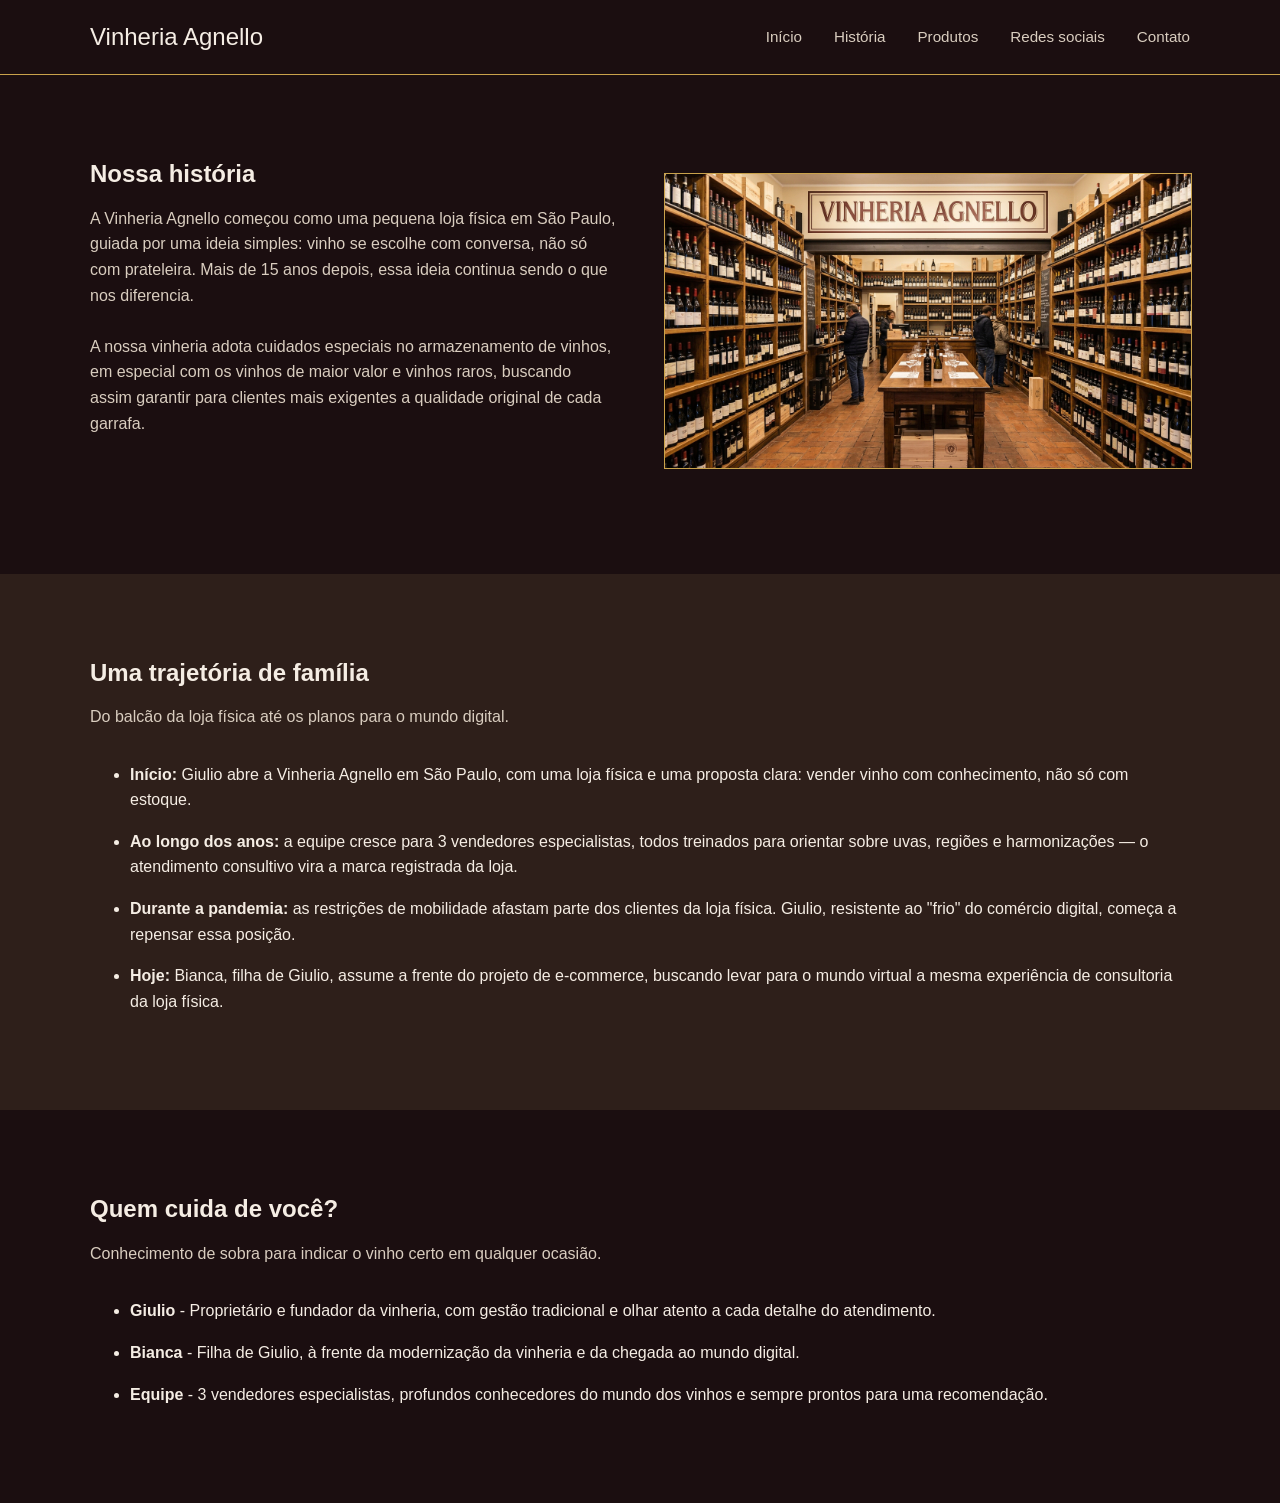
==== src/pages/pag1Historia.html @ fd73363c "3- Commit: Programando Index e a primeira página" ====
<!DOCTYPE html>
<html lang="pt-br">
<head>
    <meta charset="UTF-8">
    <meta name="viewport" content="width=device-width, initial-scale=1.0">
    <link rel="stylesheet" href="../css/style.css" /> 
    <title>Vinheria Agnello: História</title>
</head>
<body class="pagina">
    <!-- links das outras páginas -->
    <header class="cabecalho">                                                
        <div class="container barraNavegacao">
            <a href="index.html" class="marca">Vinheria <span>Agnello</span></a>
            <nav aria-label="Navegação principal">
                <ul class="menuPrincipal">
                    <li><a href="../../index.html">Início</a></li>
                    <li><a href="vipag1Historia.html" aria-current="page">História</a></li>
                    <li><a href="pag2Produtos.html">Produtos</a></li>
                    <li><a href="pag3RedesSociais.html">Redes sociais</a></li>
                    <li><a href="pag4Contatos.html">Contato</a></li>
                </ul>
            </nav>
        </div>
    </header>
    <!-- -------------------------------------------------------------------------------------------- -->

    <main>

        <!-- apresentação -->
        <section class="secao">
            <div class="container gradeSobre">
                <div>
                    <div class="cabecalhoSecao">
                        <h1>Nossa história</h1>
                        <p> A Vinheria Agnello começou como uma pequena loja física em São Paulo, guiada por uma ideia simples: vinho se 
                            escolhe com conversa, não só com prateleira. Mais de 15 anos depois, essa ideia continua sendo o que nos diferencia.</p> <br>
                        <p> A nossa vinheria adota cuidados especiais no armazenamento de vinhos, em  especial com os vinhos de maior valor e 
                            vinhos raros, buscando assim garantir para clientes mais exigentes a qualidade original de cada garrafa. </p> <br>
                    </div>
                </div>
                <div>
                    <img src="../assets/imgs/interior.png" />
                </div>
            </div>
        </section>
        <!-- -------------------------------------------------------------------------------------------- -->

        <!-- história da loja no decorrer dos anos -->
        <section class="secao secaoAlt">
            <div class="container">
                <div class="cabecalhoSecao">
                    <h2>Uma trajetória de família</h2>
                    <p>Do balcão da loja física até os planos para o mundo digital.</p>
                </div>

                <ul>
                    <li>
                        <p><strong>Início:</strong> Giulio abre a Vinheria Agnello em São Paulo, com uma loja física e uma proposta clara: vender vinho com conhecimento,
                            não só com estoque. </p>
                    </li>
                    <li>
                        <p><strong>Ao longo dos anos:</strong> a equipe cresce para 3 vendedores especialistas, todos treinados para orientar sobre uvas, regiões e harmonizações —
                            o atendimento consultivo vira a marca registrada da loja. </p>
                    </li>
                    <li>
                        <p><strong>Durante a pandemia:</strong> as restrições de mobilidade afastam parte dos clientes da loja física. Giulio, resistente ao "frio" do comércio 
                            digital, começa a repensar essa posição. </p>
                    </li>
                    <li>
                        <p><strong>Hoje:</strong> Bianca, filha de Giulio, assume a frente do projeto de e-commerce, buscando levar para o mundo virtual a mesma
                            experiência de consultoria da loja física. </p>
                    </li>
                </ul>
            </div>
        </section>
        <!-- -------------------------------------------------------------------------------------------- -->

        <!-- membros da equipe -->
        <section class="secao">
            <div class="container">
                <div class="cabecalhoSecao">
                    <h2>Quem cuida de você?</h2>
                    <p>Conhecimento de sobra para indicar o vinho certo em qualquer ocasião.</p>
                </div>
                <ul>
                    <li>
                        <p><strong>Giulio</strong> - Proprietário e fundador da vinheria, com gestão tradicional e olhar atento a cada detalhe do atendimento.</p>
                    </li>
                    <li>
                        <p><strong>Bianca</strong> - Filha de Giulio, à frente da modernização da vinheria e da chegada ao mundo digital.</p>
                    </li>
                    <li>
                        <p><strong>Equipe</strong> - 3 vendedores especialistas, profundos conhecedores do mundo dos vinhos e sempre prontos para uma recomendação.</p>
                    </li>
                </ul>
            </div>
        </section>
        <!-- -------------------------------------------------------------------------------------------- -->

    </main>
</body>
</html>
---- src/css/style.css ----
/* estilo da página */
.pagina {
  margin: 0;                         
  background-color: #1b0e10;     
  color: #f5ede4;                  
  font-family: "Inter", sans-serif;  
  line-height: 1.6;                  
}

/* ------------------------------------------------------------------------------------------------------------ */

/* estilo do cabeçalho, da página e da diferenciação */
.cabecalho {
  background-color: #1b0e10;
  border-bottom: 1px solid #c9a24b;  
  padding: 18px 0;                    
}

.barraNavegacao {
  display: flex;                    
  align-items: center;
  justify-content: space-between;   
  max-width: 1100px;               
  margin: 0 auto;
  padding: 0 24px;                  
}

.marca {
  font-size: 1.5rem;
  color: #f5ede4;
  text-decoration: none;   
}

.menuPrincipal {
  list-style: none;  
  display: flex;      
  gap: 32px;
  margin: 0;
  padding: 0;
}

.menuPrincipal a {
  color: #d9cdbf;
  text-decoration: none;
  font-size: 0.95rem;
}

/* ------------------------------------------------------------------------------------------------------------ */

/* estilo da diferenciação */

.container {
  max-width: 1100px;
  margin: 0 auto;
  padding: 0 24px;
}

.secao {
  padding: 80px 0;
}

.secaoAlt {
  background-color: #2e1f1a;
}

.cabecalhoSecao {
  max-width: 60ch;
  margin-bottom: 32px;
}

.cabecalhoSecao h1, .cabecalhoSecao h2 {
  color: #f5ede4;
  margin: 0 0 12px;
}

.cabecalhoSecao p {
  color: #d9cdbf;
  margin: 0;
}

.gradeSobre {
  display: grid;
  grid-template-columns: 1fr 1fr;
  gap: 48px;
  align-items: center;
}

.gradeSobre img {
  width: 100%;
  border: 1px solid #c9a24b;
}

/* ------------------------------------------------------------------------------------------------------------ */

/* estilo do questionário */

.formularioCadastro {
  max-width: 640px;
  display: grid;
  gap: 22px;
}

.campo {
  display: grid;
  gap: 8px;
}

.campo label {
  font-size: 0.9rem;
  color: var(--cor-dourado);
}

.campo input, .campo select {
  background-color: var(--cor-fundo);
  border: 1px solid rgba(201, 162, 75, 0.4);
  color: var(--cor-papel);
  font-family: var(--fonte-corpo);
  font-size: 1rem;
  padding: 12px 14px;
}

.campo input::placeholder {
  color: rgba(217, 205, 191, 0.5);
}

.formularioCadastro .botao {
  justify-self: start;
  border: none;
  font-size: 1rem;
}

#sexo option {
  background-color: #2e1f1a;
  color: #f5ede4;
}

/* ------------------------------------------------------------------------------------------------------------ */
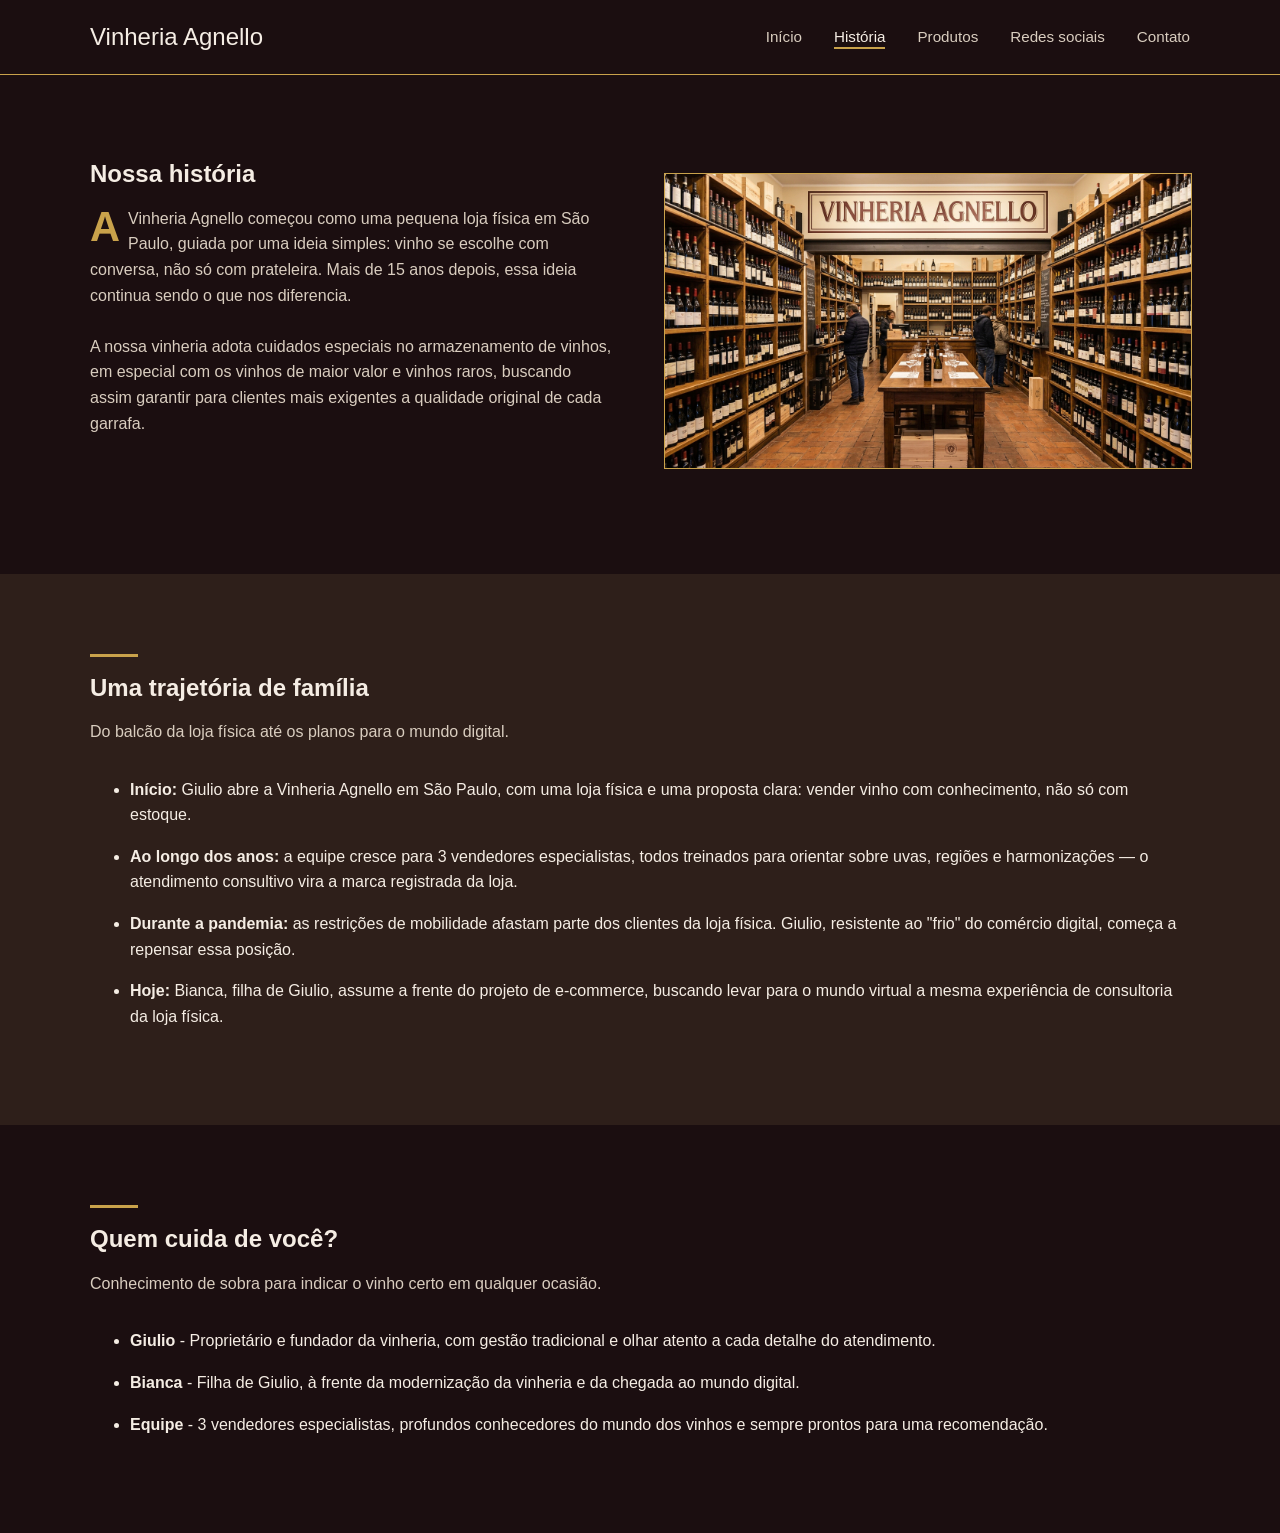
==== commit 5d526e02: "12- Commit: programando 'efeitos.css' e modificações no index e as outras quatro páginas" ====
--- a/src/pages/pag1Historia.html
+++ b/src/pages/pag1Historia.html
@@ -3,18 +3,21 @@
 <head>
     <meta charset="UTF-8">
     <meta name="viewport" content="width=device-width, initial-scale=1.0">
+    <meta name="description" content="Conheça a história da Vinheria Agnello, loja familiar de São Paulo com mais de 15 anos de atendimento consultivo.">
+    <meta name="keywords" content="história, vinheria, família Agnello, Giulio, Bianca, São Paulo">
     <link rel="stylesheet" href="../css/style.css" /> 
+    <link rel="stylesheet" href="../css/efeitos.css">
     <title>Vinheria Agnello: História</title>
 </head>
 <body class="pagina">
     <!-- links das outras páginas -->
     <header class="cabecalho">                                                
         <div class="container barraNavegacao">
-            <a href="index.html" class="marca">Vinheria <span>Agnello</span></a>
+            <a href="../../index.html" class="marca">Vinheria <span>Agnello</span></a>
             <nav aria-label="Navegação principal">
                 <ul class="menuPrincipal">
                     <li><a href="../../index.html">Início</a></li>
-                    <li><a href="vipag1Historia.html" aria-current="page">História</a></li>
+                    <li><a href="pag1Historia.html" aria-current="page">História</a></li>
                     <li><a href="pag2Produtos.html">Produtos</a></li>
                     <li><a href="pag3RedesSociais.html">Redes sociais</a></li>
                     <li><a href="pag4Contatos.html">Contato</a></li>
--- a/src/css/style.css
+++ b/src/css/style.css
@@ -1,4 +1,4 @@
-/* estilo da página */
+/* estilo das páginas */
 .pagina {
   margin: 0;                         
   background-color: #1b0e10;     
@@ -9,7 +9,7 @@
 
 /* ------------------------------------------------------------------------------------------------------------ */
 
-/* estilo do cabeçalho, da página e da diferenciação */
+/* estilo utilizados na página: index e etc */
 .cabecalho {
   background-color: #1b0e10;
   border-bottom: 1px solid #c9a24b;  
@@ -45,10 +45,6 @@
   font-size: 0.95rem;
 }
 
-/* ------------------------------------------------------------------------------------------------------------ */
-
-/* estilo da diferenciação */
-
 .container {
   max-width: 1100px;
   margin: 0 auto;
@@ -90,10 +86,6 @@
   border: 1px solid #c9a24b;
 }
 
-/* ------------------------------------------------------------------------------------------------------------ */
-
-/* estilo do questionário */
-
 .formularioCadastro {
   max-width: 640px;
   display: grid;
@@ -105,33 +97,173 @@
   gap: 8px;
 }
 
-.campo label {
-  font-size: 0.9rem;
+.listaContato strong {
+  display: block;
+  color: #c9a24b;
+  font-size: 0.85rem;
+  margin-bottom: 4px;
+  font-weight: 500;
+}
+
+.listaContato span {
+  color: #d9cdbf;
+}
+
+.campo textarea {
+  background-color: #1b0e10;
+  border: 1px solid rgba(201, 162, 75, 0.4);
+  color: #f5ede4;
+  font-family: "Inter", sans-serif;
+  font-size: 1rem;
+  padding: 12px 14px;
+  resize: vertical;
+  min-height: 120px;
+}
+
+.campo input::placeholder {
+  color: rgba(217, 205, 191, 0.5);
+}
+
+#sexo option {
+  background-color: #2e1f1a;
+  color: #f5ede4;
+}
+
+.campo input, .campo select, .campo textarea {
+  background-color: #2e1f1a;
+  border: 1px solid rgba(201, 162, 75, 0.4);
+  color: #f5ede4;
+  font-family: "Inter", sans-serif;
+  font-size: 1rem;
+  padding: 12px 14px;
+}
+
+/* ------------------------------------------------------------------------------------------------------------ */
+
+/* estilo utilizados na página: contato  */
+
+.gradeContato {
+  display: grid;
+  grid-template-columns: 1fr 1fr;
+  gap: 56px;
+}
+
+.listaContato {
+  list-style: none;
+  margin: 0 0 32px;
+  padding: 0;
+}
+
+.gradeContato img {
+  width: 100%;
+  height: auto;
+  border: 1px solid #c9a24b;
+}
+
+.listaContato li {
+  padding: 16px 0;
+  border-bottom: 1px solid rgba(201, 162, 75, 0.2);
+}
+
+.listaContato strong {
+  display: block;
   color: var(--cor-dourado);
-}
-
-.campo input, .campo select {
+  font-size: 0.85rem;
+  margin-bottom: 4px;
+  font-weight: 500;
+}
+
+.listaContato span {
+  color: var(--cor-texto-suave);
+}
+
+.campo textarea {
   background-color: var(--cor-fundo);
   border: 1px solid rgba(201, 162, 75, 0.4);
   color: var(--cor-papel);
   font-family: var(--fonte-corpo);
   font-size: 1rem;
   padding: 12px 14px;
-}
-
-.campo input::placeholder {
-  color: rgba(217, 205, 191, 0.5);
-}
-
-.formularioCadastro .botao {
-  justify-self: start;
-  border: none;
-  font-size: 1rem;
-}
-
-#sexo option {
-  background-color: #2e1f1a;
-  color: #f5ede4;
+  resize: vertical;
+  min-height: 120px;
+}
+
+/* ------------------------------------------------------------------------------------------------------------ */
+
+/* estilo utilizados na página: redes sociais */
+
+.redesLayout {
+    display: grid;
+    grid-template-columns: 1fr 1fr;
+    gap: 48px;
+    align-items: center;
+}
+
+.redesImagem {
+    margin: 0;
+}
+
+.redesImagem img {
+    width: 100%;
+    height: auto;
+    display: block;
+    border-radius: 12px;
+    object-fit: cover;
+}
+
+.videoRedes {
+  max-width: 800px;
+  aspect-ratio: 16 / 9;
+}
+
+.videoRedes iframe {
+  width: 100%;
+  height: 100%;
+  border: 0;
+}
+
+/* ------------------------------------------------------------------------------------------------------------ */
+
+/* estilo estilo utilizados na página: produtos */
+
+.cartaoHarmonizacao {
+  background-color: #2e1f1a;
+  border: 1px solid rgba(201, 162, 75, 0.4);
+  padding: 20px 24px;
+  margin-bottom: 20px;
+}
+
+.cartaoHarmonizacao h3 {
+  margin: 0 0 12px;
+  font-size: 1.3rem;
+  color: #c9a24b;
+}
+
+.grupoHarmonizacao {
+  padding: 14px 0;
+  border-top: 1px solid rgba(201, 162, 75, 0.2);
+}
+
+.grupoHarmonizacao h4 {
+  margin: 0 0 4px;
+  font-size: 1.1rem;
+  color: #f5ede4;
+}
+
+.grupoHarmonizacao h5 {
+  margin: 0 0 8px;
+  font-size: 1rem;
+  font-weight: 400;
+  color: #d9cdbf;
+}
+
+.grupoHarmonizacao h6 {
+  margin: 0;
+  font-size: 0.8rem;
+  font-weight: 500;
+  letter-spacing: 0.06em;
+  text-transform: uppercase;
+  color: #c9a24b;
 }
 
 /* ------------------------------------------------------------------------------------------------------------ */
--- a/src/css/efeitos.css
+++ b/src/css/efeitos.css
@@ -0,0 +1,225 @@
+/* animação das páginas */
+
+@keyframes entradaSuave {
+  from {
+    opacity: 0;
+    transform: translateY(24px);
+  }
+  to {
+    opacity: 1;
+    transform: translateY(0);
+  }
+}
+
+@keyframes pulsar {
+  0%, 100% {
+    color: #f5ede4;
+    text-shadow: 0 0 0 rgba(201, 162, 75, 0);
+  }
+  50% {
+    color: #c9a24b;
+    text-shadow: 0 0 10px rgba(201, 162, 75, 0.8);
+  }
+}
+
+.secao .container {
+  animation: entradaSuave 0.8s ease-out both;
+}
+
+.ultimasUnidades {
+  animation: pulsar 2s ease-in-out infinite;
+  font-weight: 600;
+}
+
+/* ------------------------------------------------------------------------------------------------------------ */
+
+/* pseudo-elementos */
+
+::selection {
+  background-color: #c9a24b;
+  color: #1b0e10;
+}
+
+.menuPrincipal a {
+  position: relative;
+  padding-bottom: 4px;
+  transition: color 0.3s ease;
+}
+
+.menuPrincipal a::after {
+  content: "";
+  position: absolute;
+  left: 0;
+  bottom: 0;
+  width: 100%;
+  height: 2px;
+  background-color: #c9a24b;
+  transform: scaleX(0);            
+  transform-origin: left;
+  transition: transform 0.3s ease;
+}
+
+.menuPrincipal a:hover::after, .menuPrincipal a[aria-current="page"]::after {
+  transform: scaleX(1);
+}
+
+.cabecalhoSecao h2::before {
+  content: "";
+  display: block;
+  width: 48px;
+  height: 3px;
+  margin-bottom: 12px;
+  background-color: #c9a24b;
+  transition: width 0.4s ease;
+}
+
+.cabecalhoSecao:hover h2::before {
+  width: 96px;
+}
+
+.gradeSobre .cabecalhoSecao h1 + p::first-letter {
+  font-size: 2.6rem;
+  font-weight: 700;
+  color: #c9a24b;
+  float: left;
+  line-height: 1;
+  margin-right: 8px;
+}
+
+/* ------------------------------------------------------------------------------------------------------------ */
+
+/* pseudo-classes e transições */
+
+.menuPrincipal a:not([aria-current="page"]):hover {
+  color: #c9a24b;
+}
+
+.menuPrincipal a[aria-current="page"] {
+  color: #f5ede4;
+}
+
+.marca {
+  transition: color 0.3s ease;
+}
+
+.marca:hover {
+  color: #c9a24b;
+}
+
+.campo input, .campo select, .campo textarea {
+  transition: border-color 0.3s ease, box-shadow 0.3s ease;
+}
+
+.campo input:focus, .campo select:focus, .campo textarea:focus {
+  outline: none;
+  border-color: #c9a24b;
+  box-shadow: 0 0 0 3px rgba(201, 162, 75, 0.25);
+}
+
+button {
+  background-color: #c9a24b;
+  color: #1b0e10;
+  border: 1px solid #c9a24b;
+  font-family: "Inter", sans-serif;
+  font-size: 1rem;
+  font-weight: 600;
+  padding: 12px 24px;
+  cursor: pointer;
+  transition: background-color 0.3s ease, color 0.3s ease,
+              transform 0.2s ease, box-shadow 0.3s ease;
+}
+
+button:hover {
+  background-color: transparent;
+  color: #c9a24b;
+  transform: scale(1.05);            /* TRANSFORMAÇÃO 2: scale */
+  box-shadow: 0 6px 16px rgba(0, 0, 0, 0.4);
+}
+
+button:active {
+  transform: scale(0.97);
+}
+
+button:focus-visible, a:focus-visible {
+  outline: 2px solid #c9a24b;
+  outline-offset: 3px;
+}
+
+.cabecalhoSecao a {
+  color: #c9a24b;
+  transition: color 0.3s ease;
+}
+
+.cabecalhoSecao a:hover {
+  color: #f5ede4;
+}
+
+.cartaoHarmonizacao {
+  transition: transform 0.3s ease, box-shadow 0.3s ease, border-color 0.3s ease;
+}
+
+.cartaoHarmonizacao:hover {
+  transform: translateY(-6px);       
+  border-color: #c9a24b;
+  box-shadow: 0 10px 24px rgba(0, 0, 0, 0.5);
+}
+
+.gradeSobre img, .gradeContato img, .redesImagem img {
+  transition: transform 0.4s ease, box-shadow 0.4s ease;
+}
+
+.gradeSobre img:hover, .gradeContato img:hover, .redesImagem img:hover {
+  transform: scale(1.03);
+  box-shadow: 0 10px 28px rgba(0, 0, 0, 0.5);
+}
+
+/* ------------------------------------------------------------------------------------------------------------ */
+
+/* pseudo-classes adicionais para a tabela em "pag2Produtos.html" */
+
+.tabelaRolagem {
+  overflow-x: auto;
+}
+
+.tabelaProdutos {
+  width: 100%;
+  border-collapse: collapse;
+  font-size: 0.9rem;
+}
+
+.tabelaProdutos th, .tabelaProdutos td {
+  padding: 12px 14px;
+  text-align: left;
+  border-bottom: 1px solid rgba(201, 162, 75, 0.2);
+}
+
+.tabelaProdutos th {
+  color: #c9a24b;
+  border-bottom: 2px solid #c9a24b;
+  white-space: nowrap;
+}
+
+.tabelaProdutos tr:nth-child(even) {
+  background-color: #2e1f1a;
+}
+
+.tabelaProdutos tr {
+  transition: background-color 0.3s ease;
+}
+
+.tabelaProdutos tr:not(:first-child):hover {
+  background-color: rgba(201, 162, 75, 0.15);
+}
+
+/* ------------------------------------------------------------------------------------------------------------ */
+
+/* acessibilidade */
+
+@media (prefers-reduced-motion: reduce) {
+  *,
+  *::before,
+  *::after {
+    animation: none !important;
+    transition: none !important;
+  }
+}
